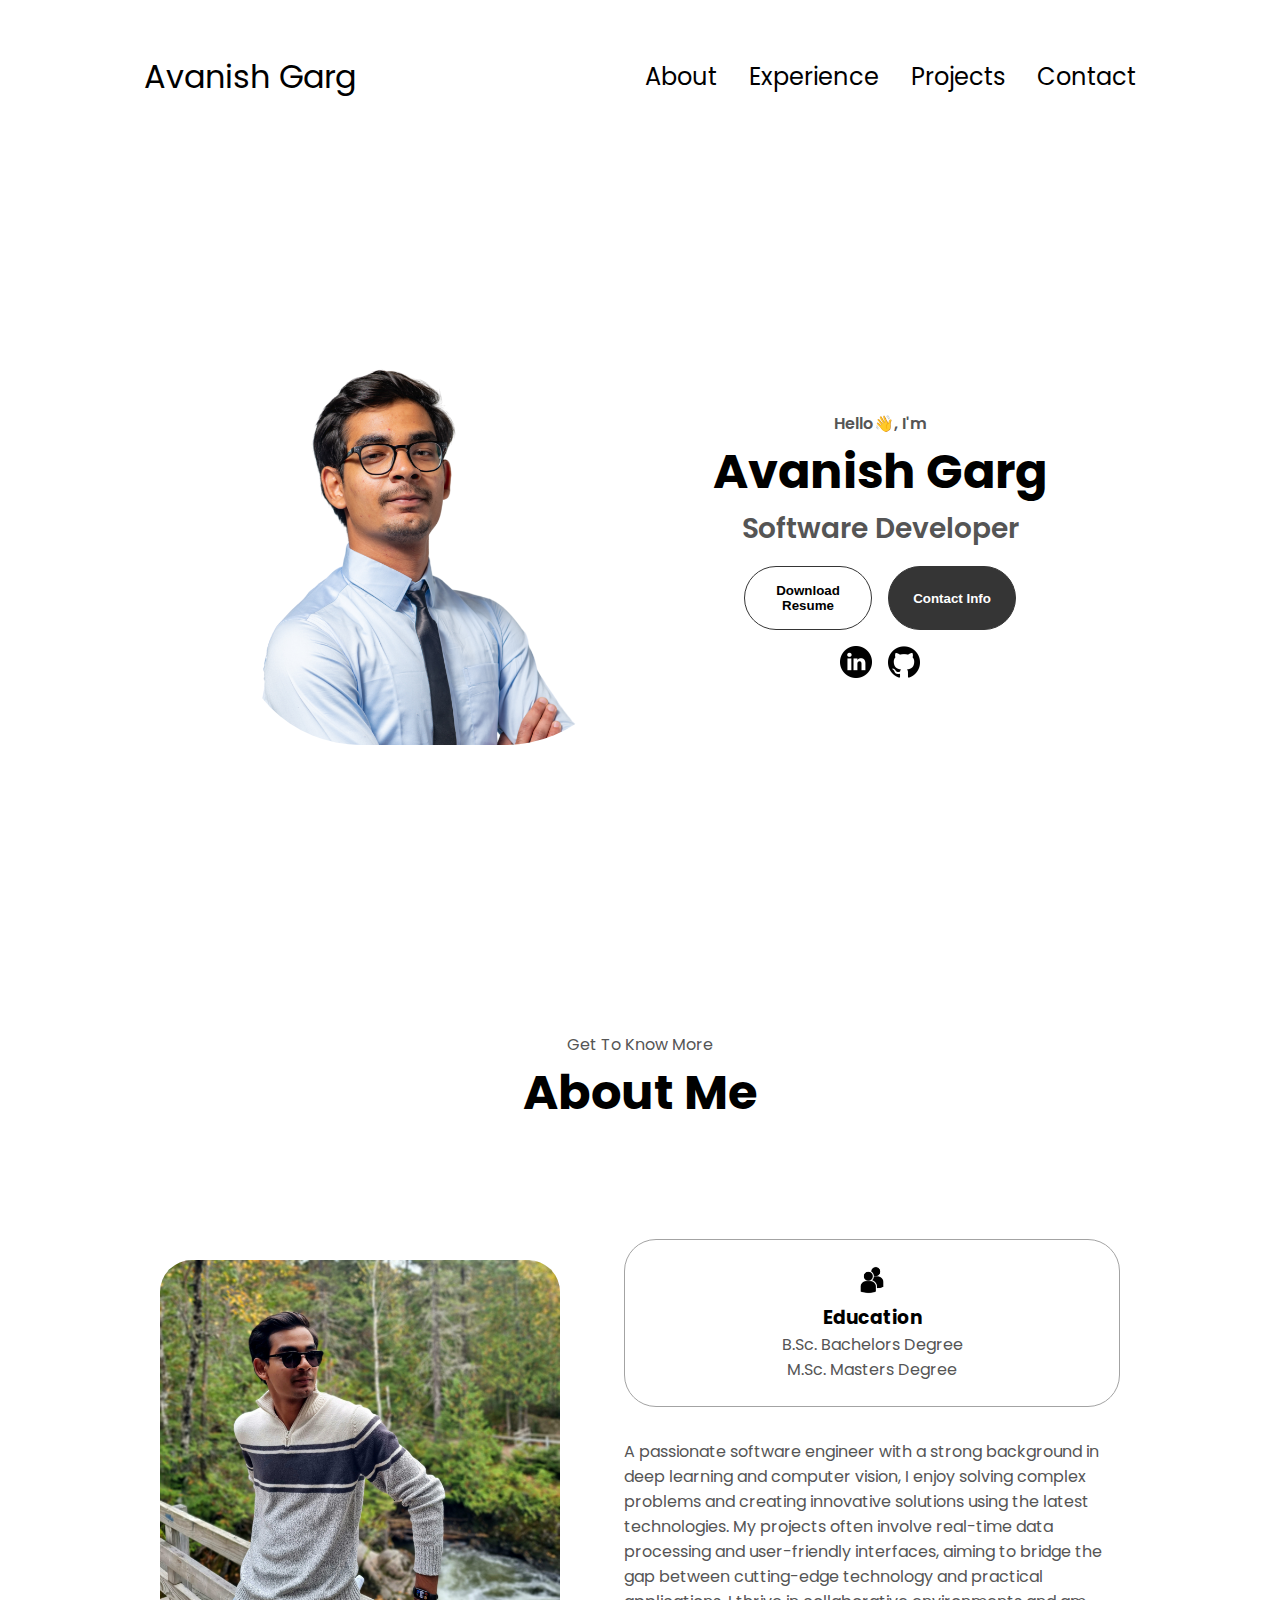
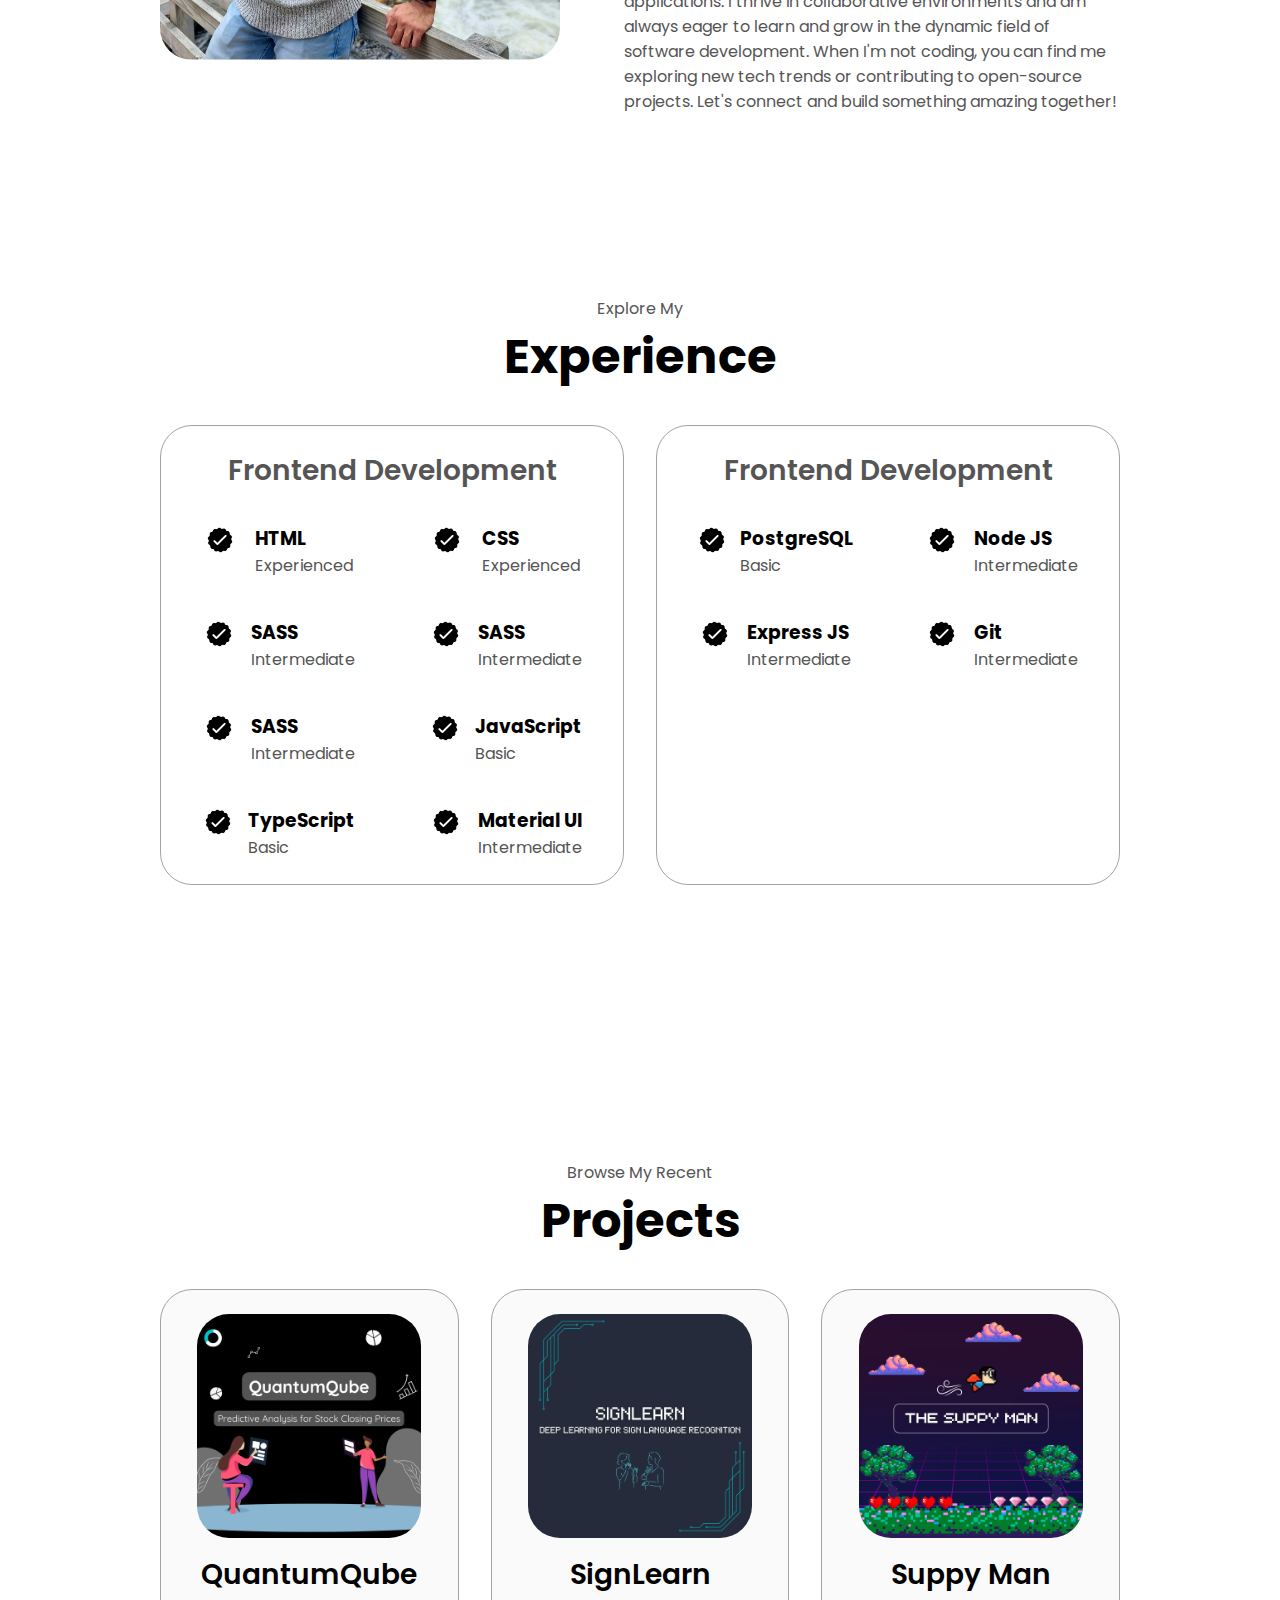
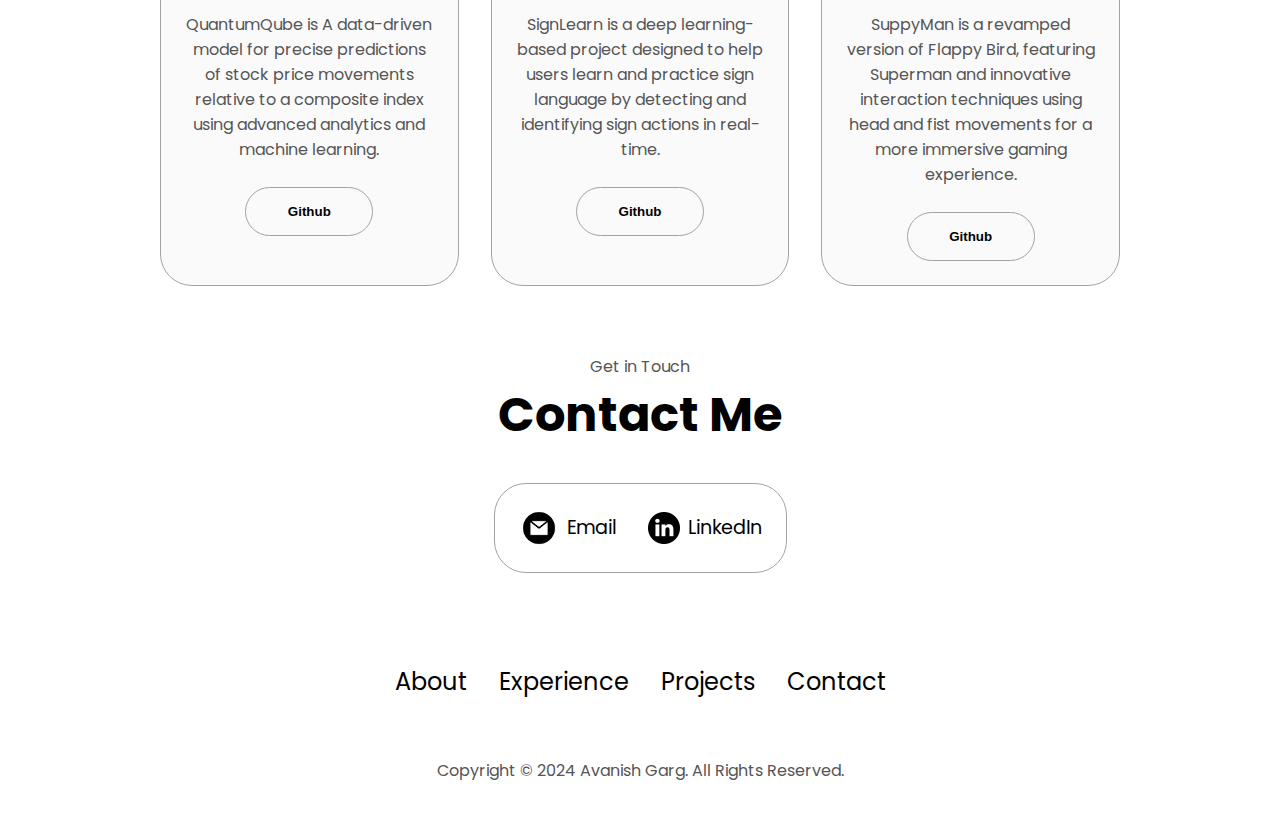
==== index.html @ 4861cb29 "added projects and projects page" ====
<!DOCTYPE html>
<html lang="en">
  <head>
    <meta charset="UTF-8" />
    <meta http-equiv="X-UA-Compatible" content="IE=edge" />
    <meta name="viewport" content="width=device-width, initial-scale=1.0" />
    <title>Avanish's Portfolio</title>
    <link rel="stylesheet" href="style.css" />
    <link rel="stylesheet" href="mediaqueries.css" />
  </head>
  <body>
    <nav id="desktop-nav">
      <div class="logo" onclick="location.href='index.html'">Avanish Garg</div>
      <div>
        <ul class="nav-links">
          <li><a href="index.html#about">About</a></li>
          <li><a href="index.html#experience">Experience</a></li>
          <li><a href="projects.html">Projects</a></li>
          <li><a href="index.html#contact">Contact</a></li>
        </ul>
      </div>
    </nav>
    <nav id="hamburger-nav">
      <div class="logo" onclick="location.href='index.html'">Avanish Garg</div>
      <div class="hamburger-menu">
        <div class="hamburger-icon" onclick="toggleMenu()">
          <span></span>
          <span></span>
          <span></span>
        </div>
        <div class="menu-links">
          <li><a href="index.html#about" onclick="toggleMenu()">About</a></li>
          <li><a href="index.html#experience" onclick="toggleMenu()">Experience</a></li>
          <li><a href="projects.html" onclick="toggleMenu()">Projects</a></li>
          <li><a href="index.html#contact" onclick="toggleMenu()">Contact</a></li>
        </div>
      </div>
    </nav>
    <section id="profile">


      <div class="section__pic-container">
        <img src="./assets/profile-pic-2.png" alt="Avanish profile picture" class="profile-picture"/>
      </div>


      <div class="section__text">
        <p class="section__text__p1">Hello👋, I'm</p>
        <h1 class="title">Avanish Garg</h1>
        <p class="section__text__p2">Software Developer</p>
        <div class="btn-container">
          <button
            class="btn btn-color-2"
            onclick="window.open('https://drive.google.com/file/d/103FgWDkHTy_qcGbMlcEISDaQYQxOmSsj/view?usp=drivesdk')"
          >
            Download Resume
          </button>
          <button class="btn btn-color-1" onclick="location.href='./#contact'">
            Contact Info
          </button>
        </div>
        <div id="socials-container">
          <img
            src="./assets/linkedin.png"
            alt="My LinkedIn profile"
            class="icon"
            onclick="location.href='https://www.linkedin.com/in/avanishgarg/'"
          />
          <img
            src="./assets/github.png"
            alt="My Github profile"
            class="icon"
            onclick="location.href='https://github.com/avanishgarg'"
          />
        </div>
      </div>
    </section>
    <section id="about">
      <p class="section__text__p1">Get To Know More</p>
      <h1 class="title">About Me</h1>
      <div class="section-container">
        <div class="section__pic-container">
          <img
            src="./assets/aboutpic.png"
            alt="Profile picture"
            class="about-pic"
          />
        </div>
        <div class="about-details-container">
          <div class="about-containers">
            
            <div class="details-container">
              <img
                src="./assets/education.png"
                alt="Education icon"
                class="icon"
              />
              <h3>Education</h3>
              <p>B.Sc. Bachelors Degree<br />M.Sc. Masters Degree</p>
            </div>
          </div>
          <div class="text-container">
            <p>
              A passionate software engineer with a strong background in deep learning and computer vision, 
              I enjoy solving complex problems and creating innovative solutions using the latest technologies. 
              My projects often involve real-time data processing and user-friendly interfaces, aiming to bridge the 
              gap between cutting-edge technology and practical applications. I thrive in collaborative environments
               and am always eager to learn and grow in the dynamic field of software development. When I'm not coding, 
               you can find me exploring new tech trends or contributing to open-source projects. 
               Let's connect and build something amazing together!
            </p>
          </div>
        </div>
      </div>
      
    </section>
    <section id="experience">
      <p class="section__text__p1">Explore My</p>
      <h1 class="title">Experience</h1>
      <div class="experience-details-container">
        <div class="about-containers">
          <div class="details-container">
            <h2 class="experience-sub-title">Frontend Development</h2>
            <div class="article-container">
              <article>
                <img
                  src="./assets/checkmark.png"
                  alt="Experience icon"
                  class="icon"
                />
                <div>
                  <h3>HTML</h3>
                  <p>Experienced</p>
                </div>
              </article>
              <article>
                <img
                  src="./assets/checkmark.png"
                  alt="Experience icon"
                  class="icon"
                />
                <div>
                  <h3>CSS</h3>
                  <p>Experienced</p>
                </div>
              </article>
              <article>
                <img
                  src="./assets/checkmark.png"
                  alt="Experience icon"
                  class="icon"
                />
                <div>
                  <h3>SASS</h3>
                  <p>Intermediate</p>
                </div>
              </article>
              <article>
                <img
                  src="./assets/checkmark.png"
                  alt="Experience icon"
                  class="icon"
                />
                <div>
                  <h3>SASS</h3>
                  <p>Intermediate</p>
                </div>
              </article>
              <article>
                <img
                  src="./assets/checkmark.png"
                  alt="Experience icon"
                  class="icon"
                />
                <div>
                  <h3>SASS</h3>
                  <p>Intermediate</p>
                </div>
              </article>
              <article>
                <img
                  src="./assets/checkmark.png"
                  alt="Experience icon"
                  class="icon"
                />
                <div>
                  <h3>JavaScript</h3>
                  <p>Basic</p>
                </div>
              </article>
              <article>
                <img
                  src="./assets/checkmark.png"
                  alt="Experience icon"
                  class="icon"
                />
                <div>
                  <h3>TypeScript</h3>
                  <p>Basic</p>
                </div>
              </article>
              <article>
                <img
                  src="./assets/checkmark.png"
                  alt="Experience icon"
                  class="icon"
                />
                <div>
                  <h3>Material UI</h3>
                  <p>Intermediate</p>
                </div>
              </article>
            </div>
          </div>
          <div class="details-container">
            <h2 class="experience-sub-title">Frontend Development</h2>
            <div class="article-container">
              <article>
                <img
                  src="./assets/checkmark.png"
                  alt="Experience icon"
                  class="icon"
                />
                <div>
                  <h3>PostgreSQL</h3>
                  <p>Basic</p>
                </div>
              </article>
              <article>
                <img
                  src="./assets/checkmark.png"
                  alt="Experience icon"
                  class="icon"
                />
                <div>
                  <h3>Node JS</h3>
                  <p>Intermediate</p>
                </div>
              </article>
              <article>
                <img
                  src="./assets/checkmark.png"
                  alt="Experience icon"
                  class="icon"
                />
                <div>
                  <h3>Express JS</h3>
                  <p>Intermediate</p>
                </div>
              </article>
              <article>
                <img
                  src="./assets/checkmark.png"
                  alt="Experience icon"
                  class="icon"
                />
                <div>
                  <h3>Git</h3>
                  <p>Intermediate</p>
                </div>
              </article>
            </div>
          </div>
        </div>
      </div>
      
    </section>
    <section id="projects">
      <p class="section__text__p1">Browse My Recent</p>
      <h1 class="title">Projects</h1>
      <div class="experience-details-container">
        <div class="about-containers">
          <div class="details-container color-container">
            <div class="article-container">
              <img
                src="./assets/projects/QuantumQube.png"
                alt="QuantumQube"
                class="project-img"
              />
            </div>
            <h2 class="experience-sub-title project-title">QuantumQube</h2>
            <div class="text-container">
              <p class="project-desc">
                QuantumQube is A data-driven model for precise predictions of stock price movements relative to 
                a composite index using advanced analytics and machine learning.
            </div>
            <div class="text-container"><br></div>
            <div class="btn-container">
              <button
                class="btn btn-color-2 project-btn"
                onclick="window.open('https://github.com/avanishgarg/QuantumQube', '_blank')"
              >
                Github
              </button>
            </div>
          </div>
          
          
          <div class="details-container color-container">
            <div class="article-container">
              <img
                src="./assets/projects/SignLearn.png"
                alt="SignLearn"
                class="project-img"
              />
            </div>
            <h2 class="experience-sub-title project-title">SignLearn</h2>
            <div class="text-container">
              <p class="project-desc">
                SignLearn is a deep learning-based project designed to help users 
                learn and practice sign language by detecting and identifying sign actions in real-time.
            </div>
            <div class="text-container"><br></div>
            <div class="btn-container">
              <button
                class="btn btn-color-2 project-btn"
                onclick="window.open('https://github.com/avanishgarg/SignLearn', '_blank')"
              >
                Github
              </button>
            </div>
          </div>
          <div class="details-container color-container">
            <div class="article-container">
              <img
                src="./assets/projects/SuppyMan.png"
                alt="Suppy Man"
                class="project-img"
              />
            </div>
            <h2 class="experience-sub-title project-title">Suppy Man</h2>
            <div class="text-container">
              <p class="project-desc">
                SuppyMan is a revamped version of Flappy Bird, featuring Superman and innovative interaction techniques using head and fist 
                movements for a more immersive gaming experience. 
            </div>
            <div class="text-container"><br></div>
            <div class="btn-container">
              <button
                class="btn btn-color-2 project-btn"
                onclick="window.open('https://github.com/avanishgarg/SuppyMan', '_blank')"
              >
                Github
              </button>
            </div>
          </div>
        </div>
      </div>
      
    </section>
    <section id="contact">
      <p class="section__text__p1">Get in Touch</p>
      <h1 class="title">Contact Me</h1>
      <div class="contact-info-upper-container">
        <div class="contact-info-container">
          <img
            src="./assets/email.png"
            alt="Email icon"
            class="icon contact-icon email-icon"
          />
          <p><a href="mailto:avanishg1309@gmail.com">Email</a></p>
        </div><p></p>
        <div class="contact-info-container">
          <img
            src="./assets/linkedin.png"
            alt="LinkedIn icon"
            class="icon contact-icon"
          />
          <p><a href="https://ca.linkedin.com/in/avanishgarg">LinkedIn</a></p>
        </div>
      </div>
    </section>
    <footer>
      <nav>
        <div class="nav-links-container">
          <ul class="nav-links">
            <li><a href="#about">About</a></li>
            <li><a href="#experience">Experience</a></li>
            <li><a href="#projects">Projects</a></li>
            <li><a href="#contact">Contact</a></li>
          </ul>
        </div>
      </nav>
      <p>Copyright &#169; 2024 Avanish Garg. All Rights Reserved.</p>
    </footer>
    <script src="script.js"></script>
  </body>

  </html>
---- style.css ----
/* GENERAL */

@import url("https://fonts.googleapis.com/css2?family=Poppins:wght@300;400;500;600&display=swap");

* {
  margin: 0;
  padding: 0;
}

body {
  font-family: "Poppins", sans-serif;
}

html {
  scroll-behavior: smooth;
}

p {
  color: rgb(85, 85, 85);
}

/* TRANSITION */

a,
.btn {
  transition: all 300ms ease;
}

/* DESKTOP NAV */

nav,
.nav-links {
  display: flex;
}

nav {
  justify-content: space-around;
  align-items: center;
  height: 17vh;
}

.nav-links {
  gap: 2rem;
  list-style: none;
  font-size: 1.5rem;
}

a {
  color: black;
  text-decoration: none;
  text-decoration-color: white;
}

a:hover {
  color: grey;
  text-decoration: underline;
  text-underline-offset: 1rem;
  text-decoration-color: rgb(181, 181, 181);
}

.logo {
  font-size: 2rem;
}

.logo:hover {
  cursor: default;
}

/* HAMBURGER MENU */

#hamburger-nav {
  display: none;
}

.hamburger-menu {
  position: relative;
  display: inline-block;
}

.hamburger-icon {
  display: flex;
  flex-direction: column;
  justify-content: space-between;
  height: 24px;
  width: 30px;
  cursor: pointer;
}

.hamburger-icon span {
  width: 100%;
  height: 2px;
  background-color: black;
  transition: all 0.3 ease-in-out;
}

.menu-links {
  position: absolute;
  top: 100%;
  right: 0;
  background-color: white;
  width: fit-content;
  max-height: 0;
  overflow: hidden;
  transition: all 0.3 ease-in-out;
}

.menu-links a {
  display: block;
  padding: 10px;
  text-align: center;
  font-size: 1.5rem;
  color: black;
  text-decoration: none;
  transition: all 0.3 ease-in-out;
}

.menu-links li {
  list-style: none;
}

.menu-links.open {
  max-height: 300px;
}

.hamburger-icon.open span:first-child {
  transform: rotate(45deg) translate(10px, 5px);
}

.hamburger-icon.open span:nth-child(2) {
  opacity: 0;
}

.hamburger-icon.open span:last-child {
  transform: rotate(-45deg) translate(10px, -5px);
}

.hamburger-icon span:first-child {
  transform: none;
}

.hamburger-icon span:first-child {
  opacity: 1;
}

.hamburger-icon span:first-child {
  transform: none;
}

/* SECTIONS */

section {
  padding-top: 4vh;
  height: 96vh;
  margin: 0 10rem;
  box-sizing: border-box;
  min-height: fit-content;
}

.section-container {
  display: flex;
}

/* PROFILE SECTION */

#profile {
  display: flex;
  justify-content: center;
  gap: 5rem;
  height: 80vh;
}

.section__pic-container {
  display: flex;
  height: 400px;
  width: 400px;
  margin: auto 0;
}


.profile-picture {
  border-radius: 8rem;
}

.section__text {
  align-self: center;
  text-align: center;
}

.section__text p {
  font-weight: 600;
  
}

.section__text__p1 {
  text-align: center;
}

.section__text__p2 {
  font-size: 1.75rem;
  margin-bottom: 1rem;
}

.title {
  font-size: 3rem;
  text-align: center;
}

#socials-container {
  display: flex;
  justify-content: center;
  margin-top: 1rem;
  gap: 1rem;
}

/* ICONS */

.icon {
  cursor: pointer;
  height: 2rem;
}

/* BUTTONS */

.btn-container {
  display: flex;
  justify-content: center;
  gap: 1rem;
}

.btn {
  font-weight: 600;
  transition: all 300ms ease;
  padding: 1rem;
  width: 8rem;
  border-radius: 2rem;
}

.btn-color-1,
.btn-color-2 {
  border: rgb(53, 53, 53) 0.1rem solid;
}

.btn-color-1:hover,
.btn-color-2:hover {
  cursor: pointer;
}

.btn-color-1,
.btn-color-2:hover {
  background: rgb(53, 53, 53);
  color: white;
}

.btn-color-1:hover {
  background: rgb(0, 0, 0);
}

.btn-color-2 {
  background: none;
}

.btn-color-2:hover {
  border: rgb(255, 255, 255) 0.1rem solid;
}

.btn-container {
  gap: 1rem;
}

/* ABOUT SECTION */

#about {
  position: relative;
}

.about-containers {
  gap: 2rem;
  margin-bottom: 2rem;
  margin-top: 2rem;
}

.about-details-container {
  justify-content: center;
  flex-direction: column;
}

.about-containers,
.about-details-container {
  display: flex;
}

.about-pic {
  border-radius: 2rem;
}

.arrow {
  position: absolute;
  right: -5rem;
  bottom: 2.5rem;
}

.details-container {
  padding: 1.5rem;
  flex: 1;
  background: white;
  border-radius: 2rem;
  border: rgb(53, 53, 53) 0.1rem solid;
  border-color: rgb(163, 163, 163);
  text-align: center;
}

.section-container {
  gap: 4rem;
  height: 80%;
}

.section__pic-container {
  height: 400px;
  width: 400px;
  margin: auto 0;
}

/* EXPERIENCE SECTION */

#experience {
  position: relative;
}

.experience-sub-title {
  color: rgb(85, 85, 85);
  font-weight: 600;
  font-size: 1.75rem;
  margin-bottom: 2rem;
}

.experience-details-container {
  display: flex;
  justify-content: center;
  flex-direction: column;
}

.article-container {
  display: flex;
  text-align: initial;
  flex-wrap: wrap;
  flex-direction: row;
  gap: 2.5rem;
  justify-content: space-around;
}

article {
  display: flex;
  width: 10rem;
  justify-content: space-around;
  gap: 0.5rem;
}

article .icon {
  cursor: default;
}

/* PROJECTS SECTION */

#projects {
  position: relative;
}

/* .project-desc{
  display: wrap;
} */

.color-container {
  border-color: rgb(163, 163, 163);
  background: rgb(250, 250, 250);
}

.project-img {
  border-radius: 2rem;
  width: 90%;
  height: 90%;
}

.project-title {
  margin: 1rem;
  color: black;
}

.project-btn {
  color: black;
  border-color: rgb(163, 163, 163);
}

/* CONTACT */

#contact {
  display: flex;
  justify-content: center;
  flex-direction: column;
  height: 70vh;
}

.contact-info-upper-container {
  display: flex;
  justify-content: center;
  border-radius: 2rem;
  border: rgb(53, 53, 53) 0.1rem solid;
  border-color: rgb(163, 163, 163);
  background: (250, 250, 250);
  margin: 2rem auto;
  padding: 0.5rem;
}

.contact-info-container {
  display: flex;
  align-items: center;
  justify-content: center;
  gap: 0.5rem;
  margin: 1rem;
}

.contact-info-container p {
  font-size: larger;
}

.contact-icon {
  cursor: default;
}

.email-icon {
  height: 2.5rem;
}

/* FOOTER SECTION */

footer {
  height: 26vh;
  margin: 0 1rem;
}

footer p {
  text-align: center;
}
---- mediaqueries.css ----
@media screen and (max-width: 1400px) {
  #profile {
    height: 83vh;
    margin-bottom: 6rem;
  }
  .about-containers {
    flex-wrap: wrap;
  }
  #contact,
  #projects {
    height: fit-content;
  }
}

@media screen and (max-width: 1200px) {
  #desktop-nav {
    display: none;
  }
  #hamburger-nav {
    display: flex;
  }
  #experience,
  .experience-details-container {
    margin-top: 2rem;
  }
  #profile,
  .section-container {
    display: block;
  }
  .arrow {
    display: none;
  }
  section,
  .section-container {
    height: fit-content;
  }
  section {
    margin: 0 5%;
  }
  .section__pic-container {
    width: 275px;
    height: 275px;
    margin: 0 auto 2rem;
  }
  .about-containers {
    margin-top: 0;
  }
}

@media screen and (max-width: 600px) {
  #contact,
  footer {
    height: 40vh;
  }
  #profile {
    height: 83vh;
    margin-bottom: 0;
  }
  article {
    font-size: 1rem;
  }
  footer nav {
    height: fit-content;
    margin-bottom: 2rem;
  }
  .about-containers,
  .contact-info-upper-container,
  .btn-container {
    flex-wrap: wrap;
  }
  .contact-info-container {
    margin: 0;
  }
  .contact-info-container p,
  .nav-links li a {
    font-size: 1rem;
  }
  .experience-sub-title {
    font-size: 1.25rem;
  }
  .logo {
    font-size: 1.5rem;
  }
  .nav-links {
    flex-direction: column;
    gap: 0.5rem;
    text-align: center;
  }
  .section__pic-container {
    width: auto;
    height: 46vw;
    justify-content: center;
  }
  .section__text__p2 {
    font-size: 1.25rem;
  }
  .title {
    font-size: 2rem;
  }
  .text-container {
    text-align: justify;
  }
}
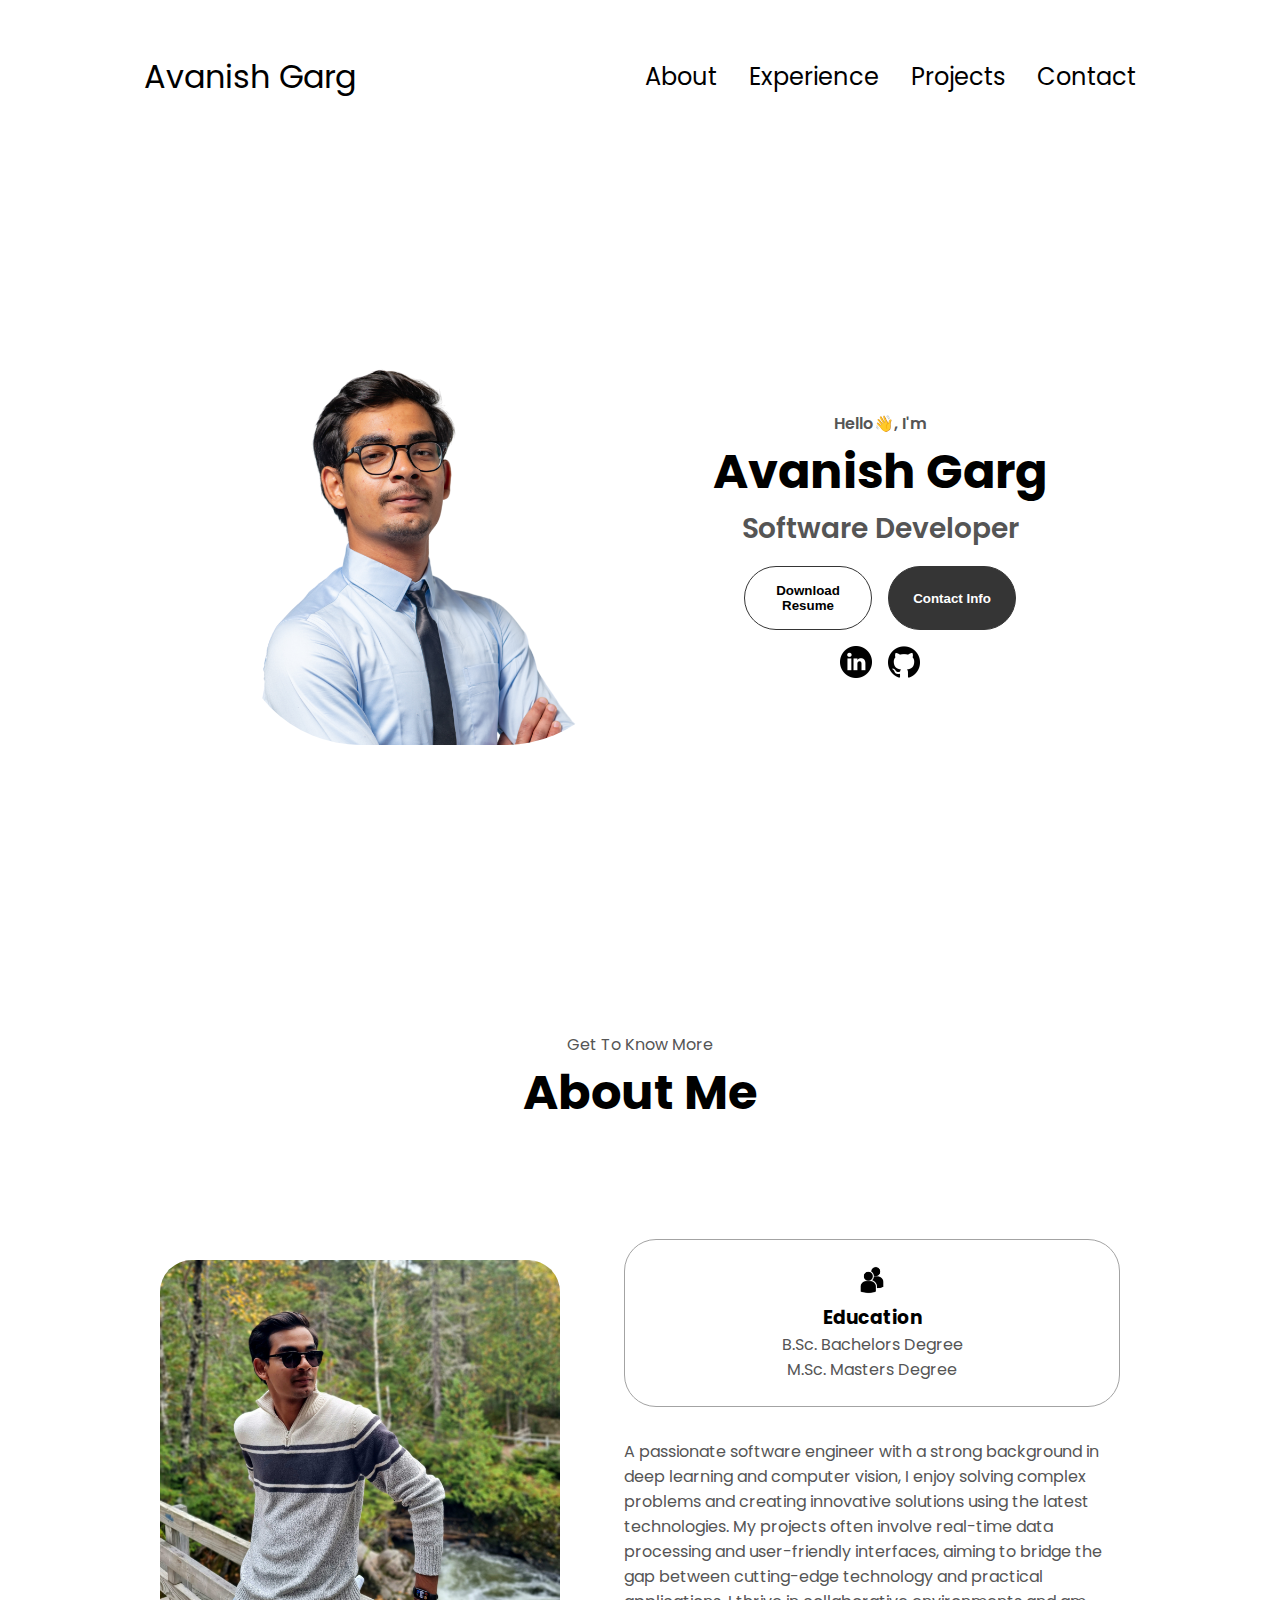
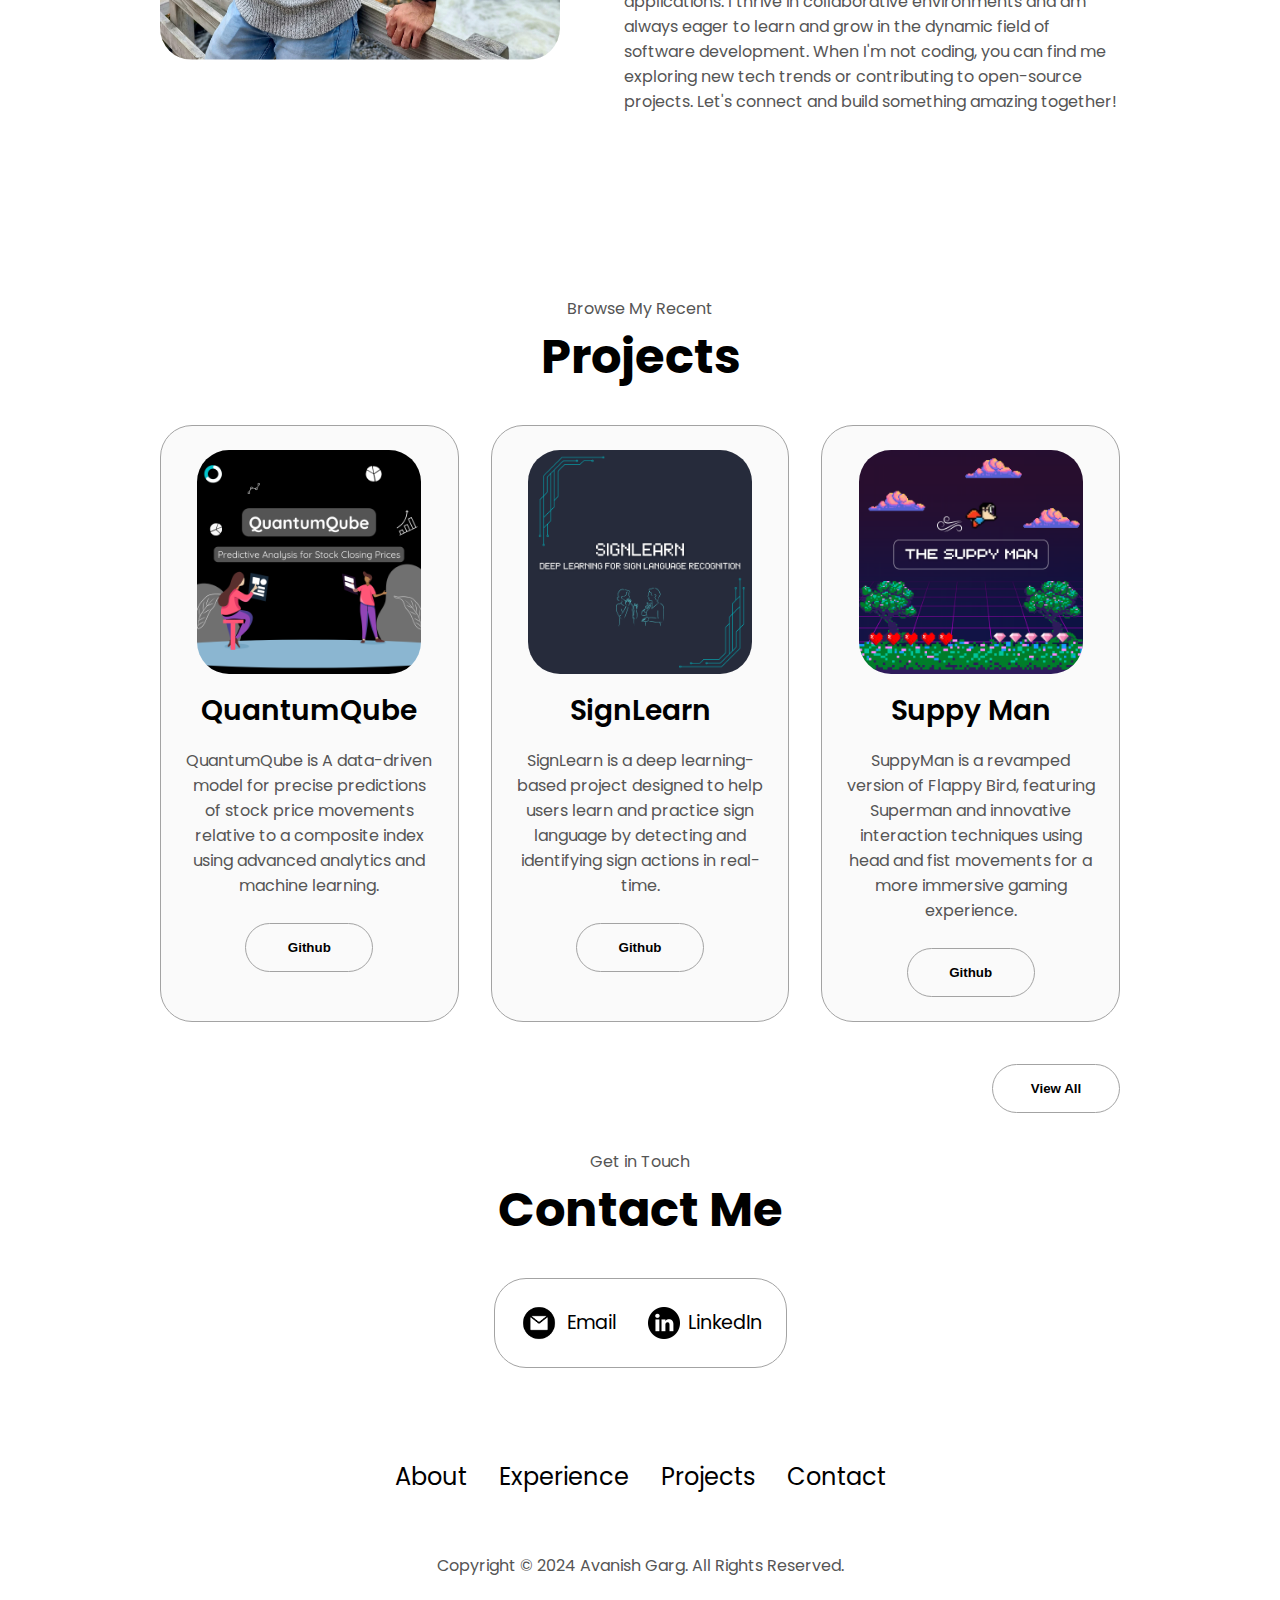
==== commit 6fb9610e: "removed exp" ====
--- a/index.html
+++ b/index.html
@@ -15,7 +15,7 @@
         <ul class="nav-links">
           <li><a href="index.html#about">About</a></li>
           <li><a href="index.html#experience">Experience</a></li>
-          <li><a href="projects.html">Projects</a></li>
+          <li><a href="index.html#projects">Projects</a></li>
           <li><a href="index.html#contact">Contact</a></li>
         </ul>
       </div>
@@ -31,7 +31,7 @@
         <div class="menu-links">
           <li><a href="index.html#about" onclick="toggleMenu()">About</a></li>
           <li><a href="index.html#experience" onclick="toggleMenu()">Experience</a></li>
-          <li><a href="projects.html" onclick="toggleMenu()">Projects</a></li>
+          <li><a href="index.html#projects" onclick="toggleMenu()">Projects</a></li>
           <li><a href="index.html#contact" onclick="toggleMenu()">Contact</a></li>
         </div>
       </div>
@@ -64,13 +64,13 @@
             src="./assets/linkedin.png"
             alt="My LinkedIn profile"
             class="icon"
-            onclick="location.href='https://www.linkedin.com/in/avanishgarg/'"
+            onclick="window.open('https://www.linkedin.com/in/avanishgarg/','_blank')"
           />
           <img
             src="./assets/github.png"
             alt="My Github profile"
             class="icon"
-            onclick="location.href='https://github.com/avanishgarg'"
+            onclick="window.open('https://github.com/avanishgarg','_blank')"
           />
         </div>
       </div>
@@ -114,157 +114,157 @@
       </div>
       
     </section>
-    <section id="experience">
-      <p class="section__text__p1">Explore My</p>
-      <h1 class="title">Experience</h1>
-      <div class="experience-details-container">
-        <div class="about-containers">
-          <div class="details-container">
-            <h2 class="experience-sub-title">Frontend Development</h2>
-            <div class="article-container">
-              <article>
-                <img
-                  src="./assets/checkmark.png"
-                  alt="Experience icon"
-                  class="icon"
-                />
-                <div>
-                  <h3>HTML</h3>
-                  <p>Experienced</p>
-                </div>
-              </article>
-              <article>
-                <img
-                  src="./assets/checkmark.png"
-                  alt="Experience icon"
-                  class="icon"
-                />
-                <div>
-                  <h3>CSS</h3>
-                  <p>Experienced</p>
-                </div>
-              </article>
-              <article>
-                <img
-                  src="./assets/checkmark.png"
-                  alt="Experience icon"
-                  class="icon"
-                />
-                <div>
-                  <h3>SASS</h3>
-                  <p>Intermediate</p>
-                </div>
-              </article>
-              <article>
-                <img
-                  src="./assets/checkmark.png"
-                  alt="Experience icon"
-                  class="icon"
-                />
-                <div>
-                  <h3>SASS</h3>
-                  <p>Intermediate</p>
-                </div>
-              </article>
-              <article>
-                <img
-                  src="./assets/checkmark.png"
-                  alt="Experience icon"
-                  class="icon"
-                />
-                <div>
-                  <h3>SASS</h3>
-                  <p>Intermediate</p>
-                </div>
-              </article>
-              <article>
-                <img
-                  src="./assets/checkmark.png"
-                  alt="Experience icon"
-                  class="icon"
-                />
-                <div>
-                  <h3>JavaScript</h3>
-                  <p>Basic</p>
-                </div>
-              </article>
-              <article>
-                <img
-                  src="./assets/checkmark.png"
-                  alt="Experience icon"
-                  class="icon"
-                />
-                <div>
-                  <h3>TypeScript</h3>
-                  <p>Basic</p>
-                </div>
-              </article>
-              <article>
-                <img
-                  src="./assets/checkmark.png"
-                  alt="Experience icon"
-                  class="icon"
-                />
-                <div>
-                  <h3>Material UI</h3>
-                  <p>Intermediate</p>
-                </div>
-              </article>
-            </div>
-          </div>
-          <div class="details-container">
-            <h2 class="experience-sub-title">Frontend Development</h2>
-            <div class="article-container">
-              <article>
-                <img
-                  src="./assets/checkmark.png"
-                  alt="Experience icon"
-                  class="icon"
-                />
-                <div>
-                  <h3>PostgreSQL</h3>
-                  <p>Basic</p>
-                </div>
-              </article>
-              <article>
-                <img
-                  src="./assets/checkmark.png"
-                  alt="Experience icon"
-                  class="icon"
-                />
-                <div>
-                  <h3>Node JS</h3>
-                  <p>Intermediate</p>
-                </div>
-              </article>
-              <article>
-                <img
-                  src="./assets/checkmark.png"
-                  alt="Experience icon"
-                  class="icon"
-                />
-                <div>
-                  <h3>Express JS</h3>
-                  <p>Intermediate</p>
-                </div>
-              </article>
-              <article>
-                <img
-                  src="./assets/checkmark.png"
-                  alt="Experience icon"
-                  class="icon"
-                />
-                <div>
-                  <h3>Git</h3>
-                  <p>Intermediate</p>
-                </div>
-              </article>
-            </div>
-          </div>
-        </div>
-      </div>
-      
-    </section>
+      <!-- <section id="experience">
+        <p class="section__text__p1">Explore My</p>
+        <h1 class="title">Experience</h1>
+        <div class="experience-details-container">
+          <div class="about-containers">
+            <div class="details-container">
+              <h2 class="experience-sub-title">Frontend Development</h2>
+              <div class="article-container">
+                <article>
+                  <img
+                    src="./assets/checkmark.png"
+                    alt="Experience icon"
+                    class="icon"
+                  />
+                  <div>
+                    <h3>HTML</h3>
+                    <p>Experienced</p>
+                  </div>
+                </article>
+                <article>
+                  <img
+                    src="./assets/checkmark.png"
+                    alt="Experience icon"
+                    class="icon"
+                  />
+                  <div>
+                    <h3>CSS</h3>
+                    <p>Experienced</p>
+                  </div>
+                </article>
+                <article>
+                  <img
+                    src="./assets/checkmark.png"
+                    alt="Experience icon"
+                    class="icon"
+                  />
+                  <div>
+                    <h3>SASS</h3>
+                    <p>Intermediate</p>
+                  </div>
+                </article>
+                <article>
+                  <img
+                    src="./assets/checkmark.png"
+                    alt="Experience icon"
+                    class="icon"
+                  />
+                  <div>
+                    <h3>SASS</h3>
+                    <p>Intermediate</p>
+                  </div>
+                </article>
+                <article>
+                  <img
+                    src="./assets/checkmark.png"
+                    alt="Experience icon"
+                    class="icon"
+                  />
+                  <div>
+                    <h3>SASS</h3>
+                    <p>Intermediate</p>
+                  </div>
+                </article>
+                <article>
+                  <img
+                    src="./assets/checkmark.png"
+                    alt="Experience icon"
+                    class="icon"
+                  />
+                  <div>
+                    <h3>JavaScript</h3>
+                    <p>Basic</p>
+                  </div>
+                </article>
+                <article>
+                  <img
+                    src="./assets/checkmark.png"
+                    alt="Experience icon"
+                    class="icon"
+                  />
+                  <div>
+                    <h3>TypeScript</h3>
+                    <p>Basic</p>
+                  </div>
+                </article>
+                <article>
+                  <img
+                    src="./assets/checkmark.png"
+                    alt="Experience icon"
+                    class="icon"
+                  />
+                  <div>
+                    <h3>Material UI</h3>
+                    <p>Intermediate</p>
+                  </div>
+                </article>
+              </div>
+            </div>
+            <div class="details-container">
+              <h2 class="experience-sub-title">Frontend Development</h2>
+              <div class="article-container">
+                <article>
+                  <img
+                    src="./assets/checkmark.png"
+                    alt="Experience icon"
+                    class="icon"
+                  />
+                  <div>
+                    <h3>PostgreSQL</h3>
+                    <p>Basic</p>
+                  </div>
+                </article>
+                <article>
+                  <img
+                    src="./assets/checkmark.png"
+                    alt="Experience icon"
+                    class="icon"
+                  />
+                  <div>
+                    <h3>Node JS</h3>
+                    <p>Intermediate</p>
+                  </div>
+                </article>
+                <article>
+                  <img
+                    src="./assets/checkmark.png"
+                    alt="Experience icon"
+                    class="icon"
+                  />
+                  <div>
+                    <h3>Express JS</h3>
+                    <p>Intermediate</p>
+                  </div>
+                </article>
+                <article>
+                  <img
+                    src="./assets/checkmark.png"
+                    alt="Experience icon"
+                    class="icon"
+                  />
+                  <div>
+                    <h3>Git</h3>
+                    <p>Intermediate</p>
+                  </div>
+                </article>
+              </div>
+            </div>
+          </div>
+        </div>
+        
+      </section> -->
     <section id="projects">
       <p class="section__text__p1">Browse My Recent</p>
       <h1 class="title">Projects</h1>
@@ -346,7 +346,13 @@
           </div>
         </div>
       </div>
-      
+      <div class="project-btn-container"><button
+        class="btn btn-color-2 project-btn"
+        onclick="location.href='projects.html'"
+      >
+      View All
+      </button>
+    </div>
     </section>
     <section id="contact">
       <p class="section__text__p1">Get in Touch</p>
@@ -366,7 +372,7 @@
             alt="LinkedIn icon"
             class="icon contact-icon"
           />
-          <p><a href="https://ca.linkedin.com/in/avanishgarg">LinkedIn</a></p>
+          <p><a href="https://ca.linkedin.com/in/avanishgarg" target="_blank">LinkedIn</a></p>
         </div>
       </div>
     </section>
--- a/style.css
+++ b/style.css
@@ -390,6 +390,12 @@
   border-color: rgb(163, 163, 163);
 }
 
+.project-btn-container  {
+  display: flex;
+  justify-content: flex-end;
+  margin-top: 10px;
+}
+
 /* CONTACT */
 
 #contact {
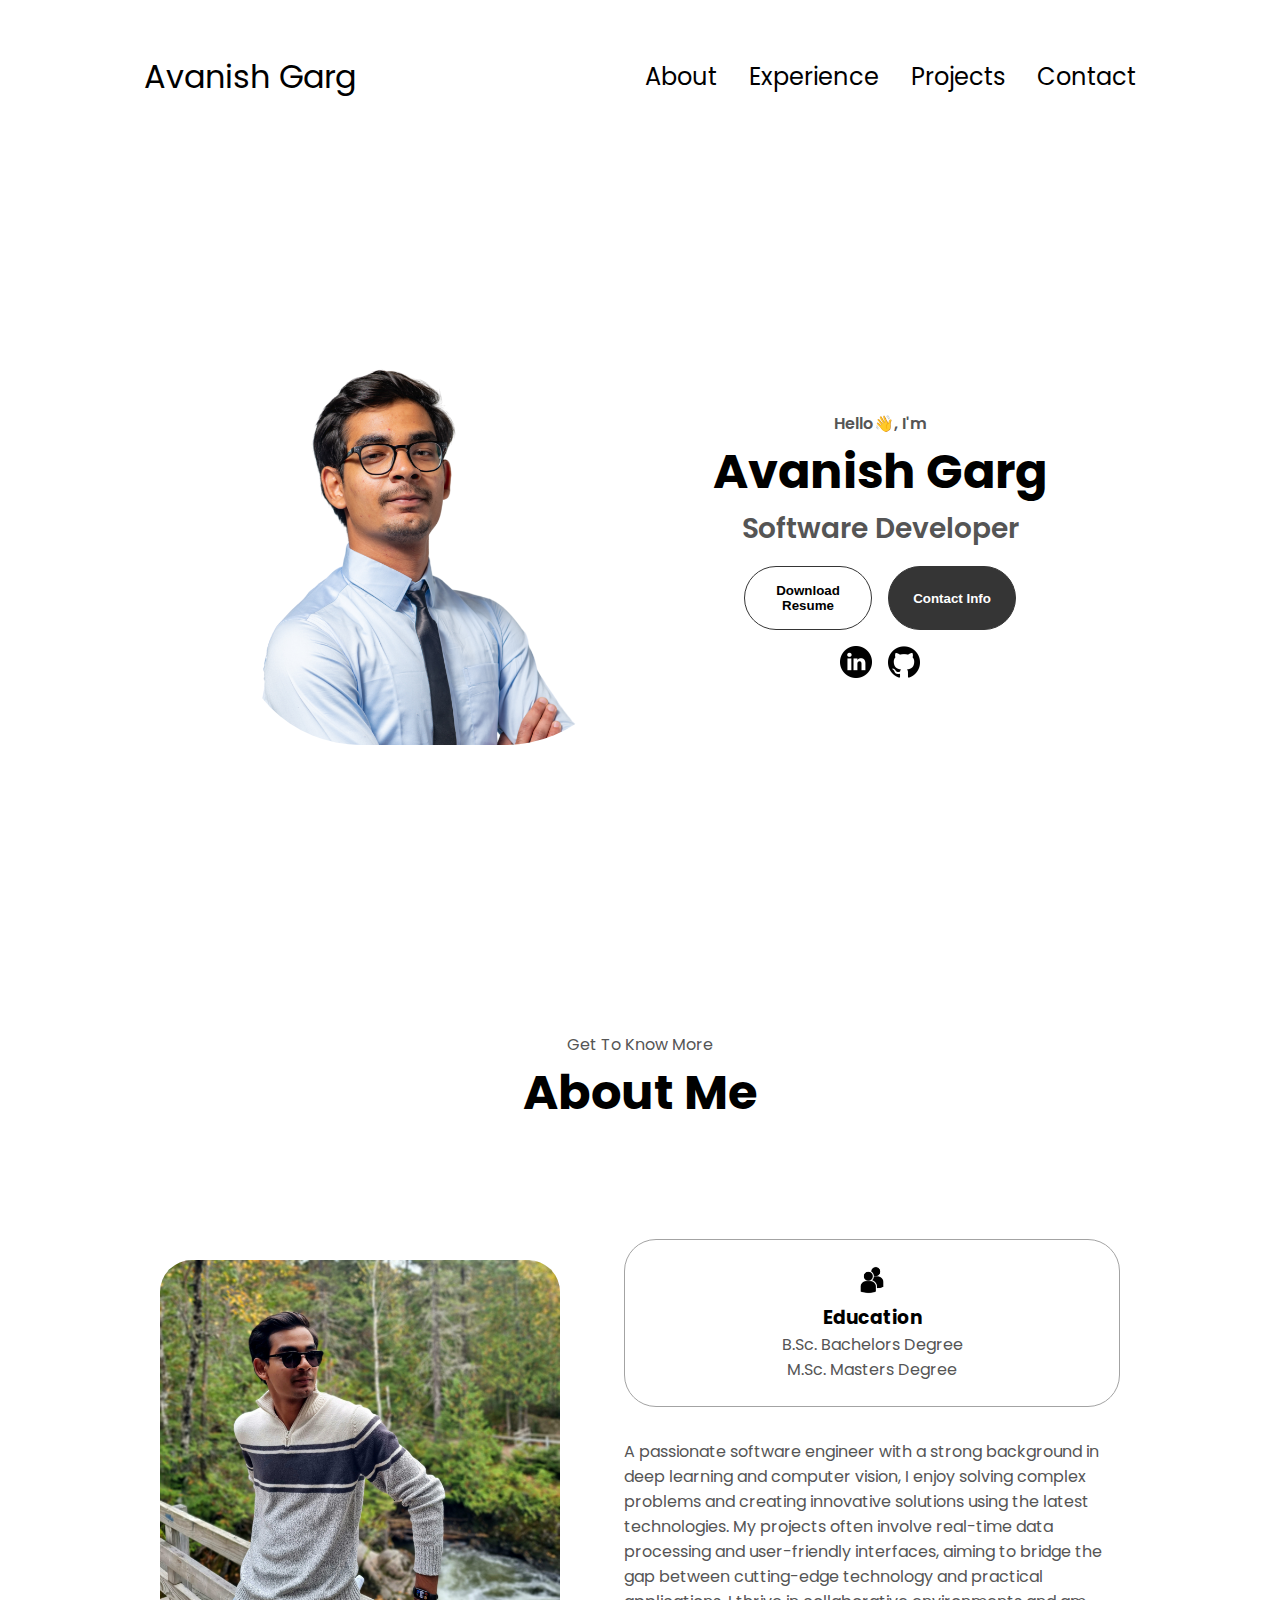
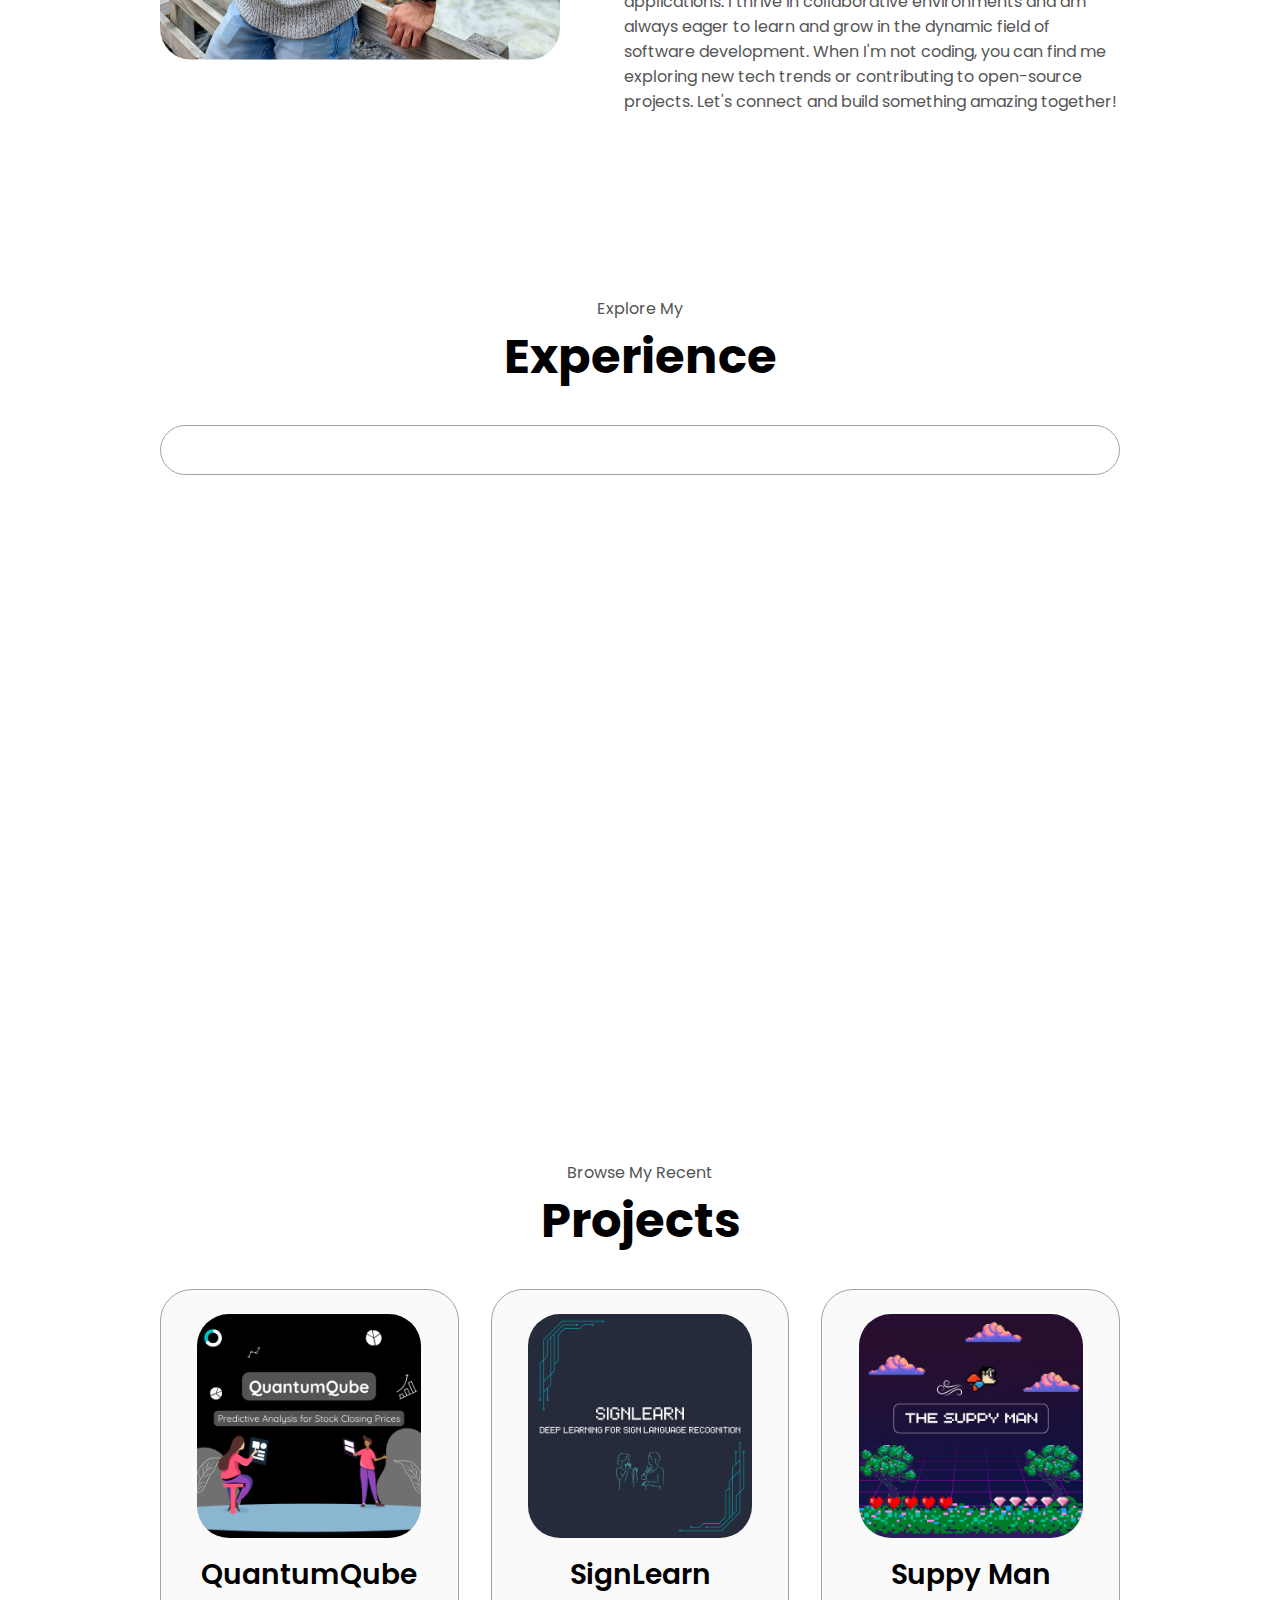
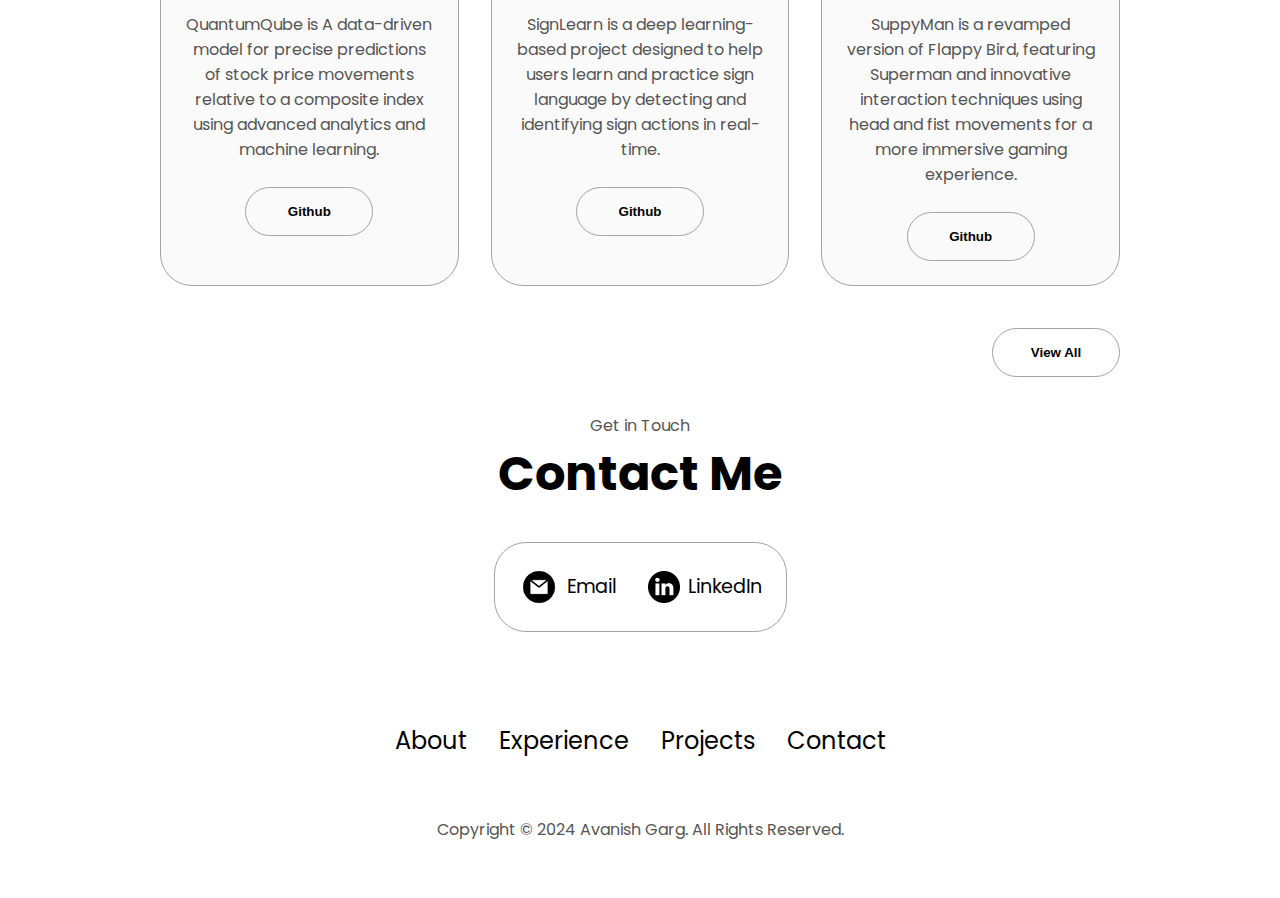
==== commit 11d2aad9: "trying credly" ====
--- a/index.html
+++ b/index.html
@@ -8,6 +8,7 @@
     <link rel="stylesheet" href="style.css" />
     <link rel="stylesheet" href="mediaqueries.css" />
   </head>
+
   <body>
     <nav id="desktop-nav">
       <div class="logo" onclick="location.href='index.html'">Avanish Garg</div>
@@ -30,19 +31,28 @@
         </div>
         <div class="menu-links">
           <li><a href="index.html#about" onclick="toggleMenu()">About</a></li>
-          <li><a href="index.html#experience" onclick="toggleMenu()">Experience</a></li>
-          <li><a href="index.html#projects" onclick="toggleMenu()">Projects</a></li>
-          <li><a href="index.html#contact" onclick="toggleMenu()">Contact</a></li>
+          <li>
+            <a href="index.html#experience" onclick="toggleMenu()"
+              >Experience</a
+            >
+          </li>
+          <li>
+            <a href="index.html#projects" onclick="toggleMenu()">Projects</a>
+          </li>
+          <li>
+            <a href="index.html#contact" onclick="toggleMenu()">Contact</a>
+          </li>
         </div>
       </div>
     </nav>
     <section id="profile">
-
-
       <div class="section__pic-container">
-        <img src="./assets/profile-pic-2.png" alt="Avanish profile picture" class="profile-picture"/>
-      </div>
-
+        <img
+          src="./assets/profile-pic-2.png"
+          alt="Avanish profile picture"
+          class="profile-picture"
+        />
+      </div>
 
       <div class="section__text">
         <p class="section__text__p1">Hello👋, I'm</p>
@@ -51,7 +61,7 @@
         <div class="btn-container">
           <button
             class="btn btn-color-2"
-            onclick="window.open('https://drive.google.com/file/d/103FgWDkHTy_qcGbMlcEISDaQYQxOmSsj/view?usp=drivesdk')"
+            onclick="window.open('https://drive.google.com/file/d/1WF_1pZwq5JDhRRN-4chVtZbs83IS8eHX/view?usp=sharing')"
           >
             Download Resume
           </button>
@@ -88,7 +98,6 @@
         </div>
         <div class="about-details-container">
           <div class="about-containers">
-            
             <div class="details-container">
               <img
                 src="./assets/education.png"
@@ -101,20 +110,38 @@
           </div>
           <div class="text-container">
             <p>
-              A passionate software engineer with a strong background in deep learning and computer vision, 
-              I enjoy solving complex problems and creating innovative solutions using the latest technologies. 
-              My projects often involve real-time data processing and user-friendly interfaces, aiming to bridge the 
-              gap between cutting-edge technology and practical applications. I thrive in collaborative environments
-               and am always eager to learn and grow in the dynamic field of software development. When I'm not coding, 
-               you can find me exploring new tech trends or contributing to open-source projects. 
-               Let's connect and build something amazing together!
+              A passionate software engineer with a strong background in deep
+              learning and computer vision, I enjoy solving complex problems and
+              creating innovative solutions using the latest technologies. My
+              projects often involve real-time data processing and user-friendly
+              interfaces, aiming to bridge the gap between cutting-edge
+              technology and practical applications. I thrive in collaborative
+              environments and am always eager to learn and grow in the dynamic
+              field of software development. When I'm not coding, you can find
+              me exploring new tech trends or contributing to open-source
+              projects. Let's connect and build something amazing together!
             </p>
           </div>
         </div>
       </div>
-      
     </section>
-      <!-- <section id="experience">
+
+    <section id="experience">
+      <p class="section__text__p1">Explore My</p>
+      <h1 class="title">Experience</h1>
+      <div class="experience-details-container">
+        <div class="about-containers">
+          <div class="details-container">
+            <div>
+              <div data-iframe-width="150" data-iframe-height="270" data-share-badge-id="6694acb5-3760-4db5-ab44-a1492ec1b698" data-share-badge-host="https://www.credly.com"></div>
+              <script type="text/javascript" async defer src="//cdn.credly.com/assets/utilities/embed.js"></script>
+                        </div>
+          
+          </div>
+          </div>
+          </div></section>
+
+     <!--<section id="experience">
         <p class="section__text__p1">Explore My</p>
         <h1 class="title">Experience</h1>
         <div class="experience-details-container">
@@ -281,10 +308,13 @@
             <h2 class="experience-sub-title project-title">QuantumQube</h2>
             <div class="text-container">
               <p class="project-desc">
-                QuantumQube is A data-driven model for precise predictions of stock price movements relative to 
-                a composite index using advanced analytics and machine learning.
-            </div>
-            <div class="text-container"><br></div>
+                QuantumQube is A data-driven model for precise predictions of
+                stock price movements relative to a composite index using
+                advanced analytics and machine learning.
+              </p>
+            </div>
+
+            <div class="text-container"><br /></div>
             <div class="btn-container">
               <button
                 class="btn btn-color-2 project-btn"
@@ -294,8 +324,7 @@
               </button>
             </div>
           </div>
-          
-          
+
           <div class="details-container color-container">
             <div class="article-container">
               <img
@@ -307,10 +336,13 @@
             <h2 class="experience-sub-title project-title">SignLearn</h2>
             <div class="text-container">
               <p class="project-desc">
-                SignLearn is a deep learning-based project designed to help users 
-                learn and practice sign language by detecting and identifying sign actions in real-time.
-            </div>
-            <div class="text-container"><br></div>
+                SignLearn is a deep learning-based project designed to help
+                users learn and practice sign language by detecting and
+                identifying sign actions in real-time.
+              </p>
+            </div>
+
+            <div class="text-container"><br /></div>
             <div class="btn-container">
               <button
                 class="btn btn-color-2 project-btn"
@@ -331,10 +363,13 @@
             <h2 class="experience-sub-title project-title">Suppy Man</h2>
             <div class="text-container">
               <p class="project-desc">
-                SuppyMan is a revamped version of Flappy Bird, featuring Superman and innovative interaction techniques using head and fist 
-                movements for a more immersive gaming experience. 
-            </div>
-            <div class="text-container"><br></div>
+                SuppyMan is a revamped version of Flappy Bird, featuring
+                Superman and innovative interaction techniques using head and
+                fist movements for a more immersive gaming experience.
+              </p>
+            </div>
+
+            <div class="text-container"><br /></div>
             <div class="btn-container">
               <button
                 class="btn btn-color-2 project-btn"
@@ -346,13 +381,14 @@
           </div>
         </div>
       </div>
-      <div class="project-btn-container"><button
-        class="btn btn-color-2 project-btn"
-        onclick="location.href='projects.html'"
-      >
-      View All
-      </button>
-    </div>
+      <div class="project-btn-container">
+        <button
+          class="btn btn-color-2 project-btn"
+          onclick="location.href='projects.html'"
+        >
+          View All
+        </button>
+      </div>
     </section>
     <section id="contact">
       <p class="section__text__p1">Get in Touch</p>
@@ -365,14 +401,19 @@
             class="icon contact-icon email-icon"
           />
           <p><a href="mailto:avanishg1309@gmail.com">Email</a></p>
-        </div><p></p>
+        </div>
+        <p></p>
         <div class="contact-info-container">
           <img
             src="./assets/linkedin.png"
             alt="LinkedIn icon"
             class="icon contact-icon"
           />
-          <p><a href="https://ca.linkedin.com/in/avanishgarg" target="_blank">LinkedIn</a></p>
+          <p>
+            <a href="https://ca.linkedin.com/in/avanishgarg" target="_blank"
+              >LinkedIn</a
+            >
+          </p>
         </div>
       </div>
     </section>
@@ -390,6 +431,7 @@
       <p>Copyright &#169; 2024 Avanish Garg. All Rights Reserved.</p>
     </footer>
     <script src="script.js"></script>
+    <script type="text/javascript" async src="//cdn.credly.com/assets/utilities/embed.js"></script>
+
   </body>
-
-  </html>
+</html>
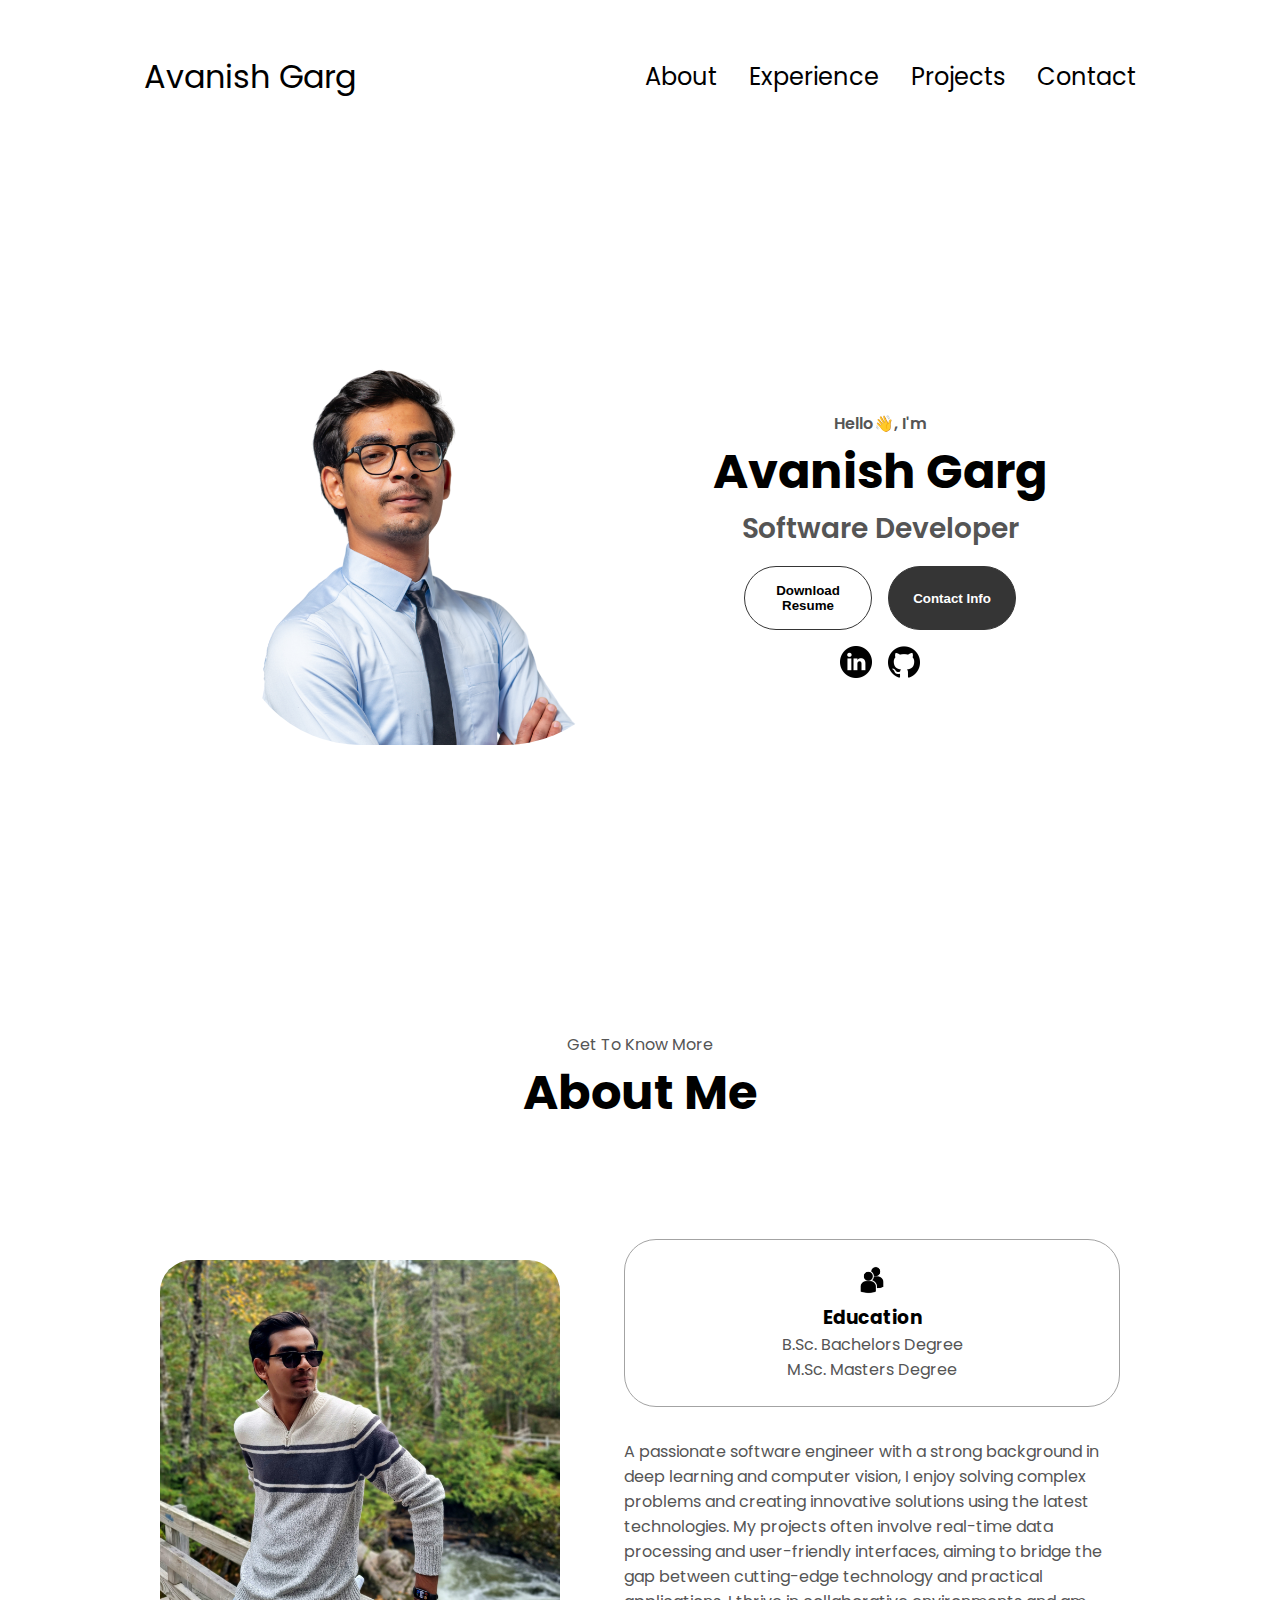
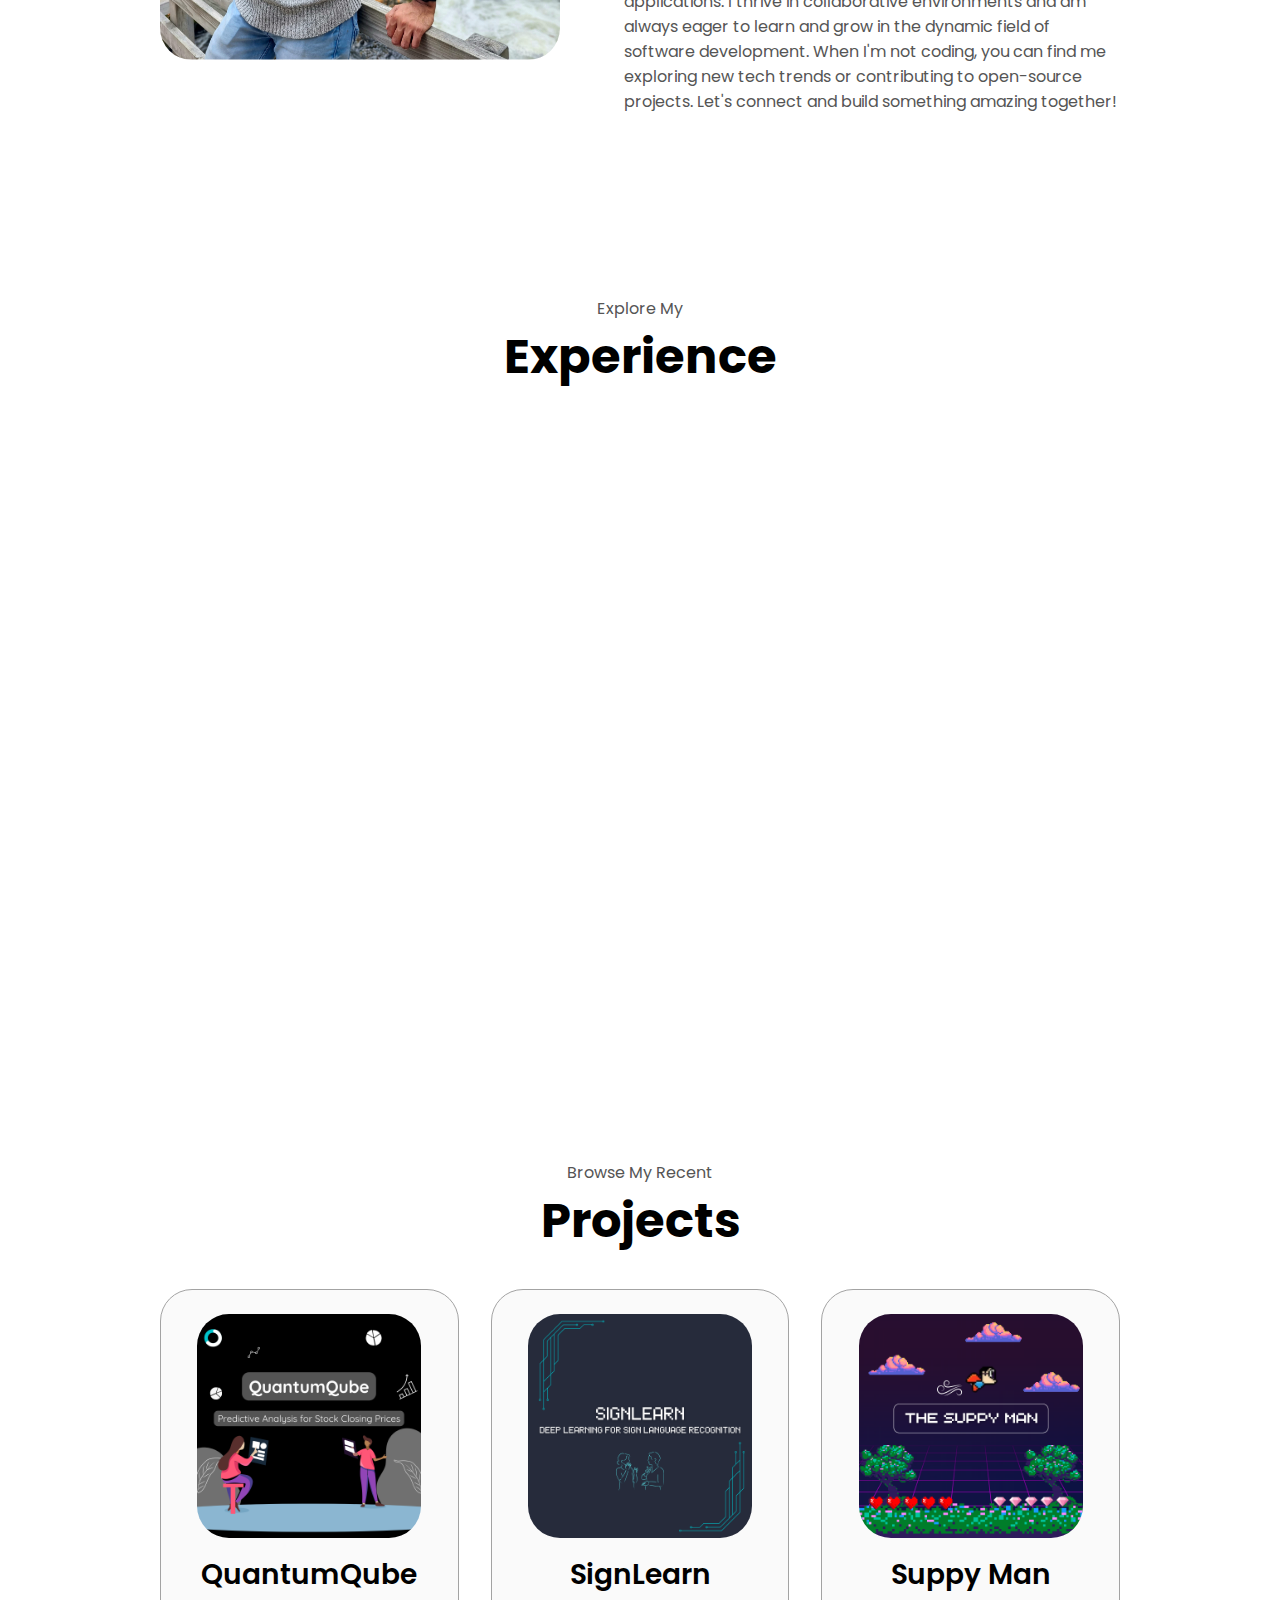
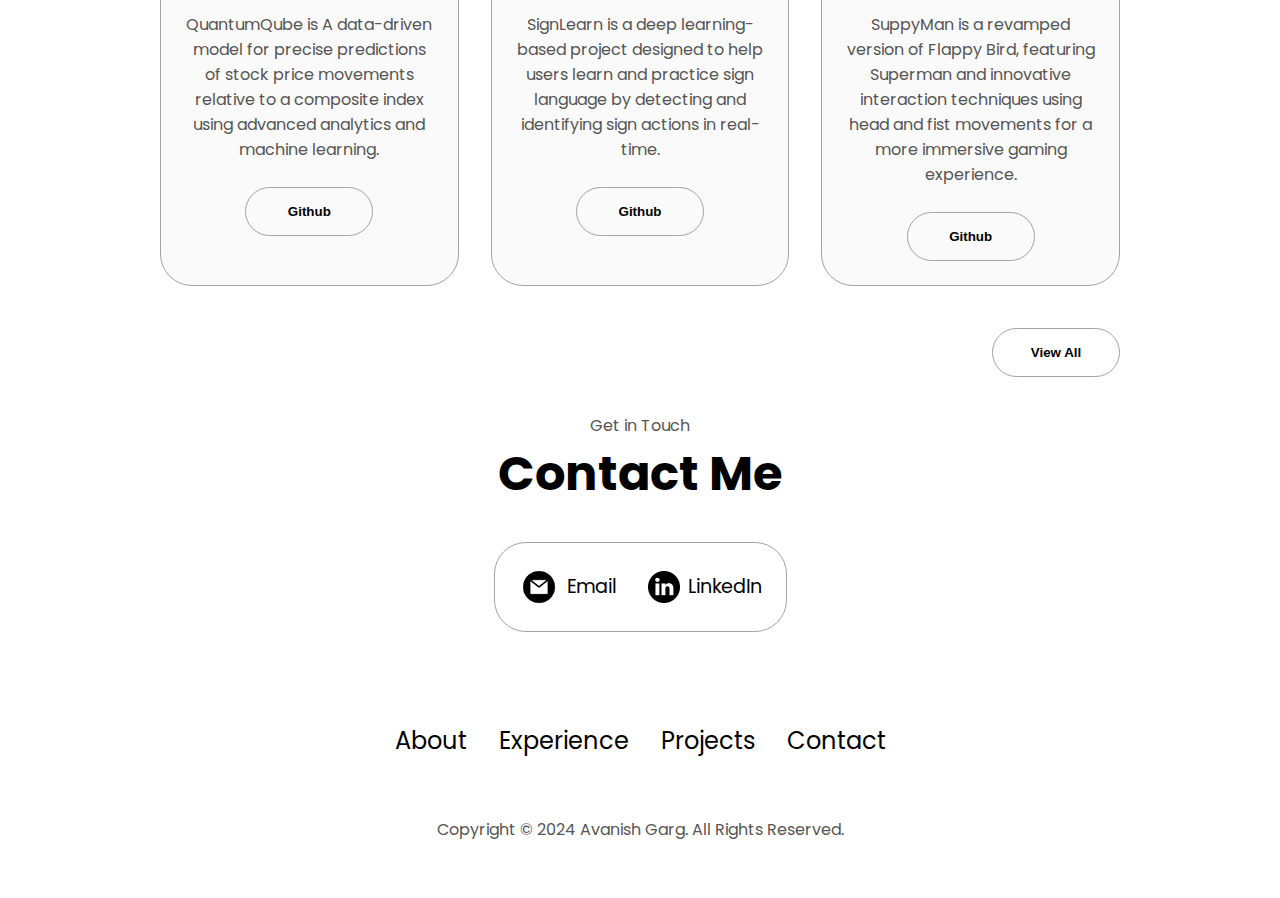
==== commit ac9a6aec: "credly" ====
--- a/index.html
+++ b/index.html
@@ -131,13 +131,16 @@
       <h1 class="title">Experience</h1>
       <div class="experience-details-container">
         <div class="about-containers">
-          <div class="details-container">
+          
             <div>
               <div data-iframe-width="150" data-iframe-height="270" data-share-badge-id="6694acb5-3760-4db5-ab44-a1492ec1b698" data-share-badge-host="https://www.credly.com"></div>
               <script type="text/javascript" async defer src="//cdn.credly.com/assets/utilities/embed.js"></script>
                         </div>
+
+                        <div data-iframe-width="150" data-iframe-height="270" data-share-badge-id="a2b0a129-14d5-4ef0-8036-11b180044e90" data-share-badge-host="https://www.credly.com"></div>
+                        <script type="text/javascript" async src="//cdn.credly.com/assets/utilities/embed.js"></script>
           
-          </div>
+          
           </div>
           </div></section>
 
